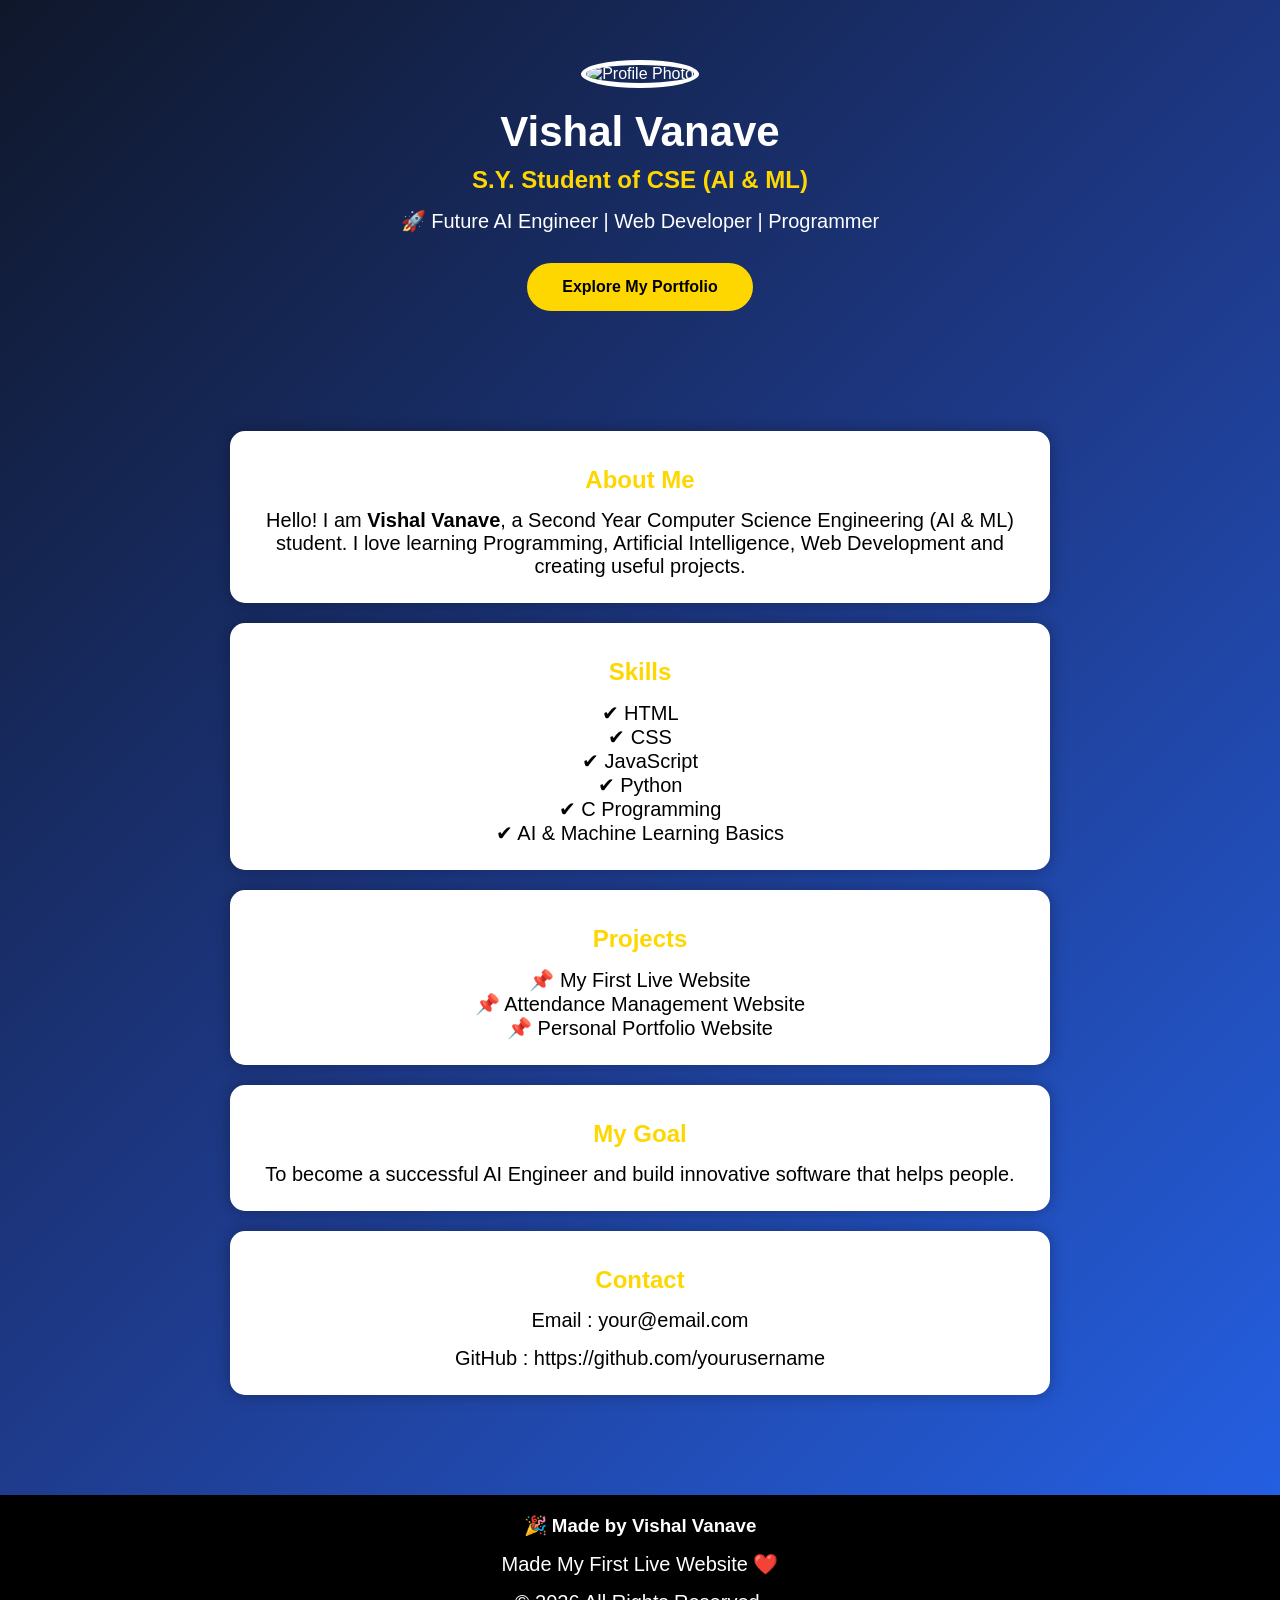
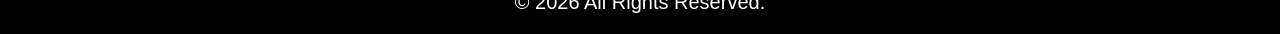
==== index.html @ 6f8da95c "Add files via upload" ====
<!DOCTYPE html>
<html lang="en">
<head>
<meta charset="UTF-8">
<meta name="viewport" content="width=device-width, initial-scale=1.0">
<title>Vishal Vanave | Portfolio</title>

<style>
*{
    margin:0;
    padding:0;
    box-sizing:border-box;
    font-family:Arial,sans-serif;
}

body{
    background:linear-gradient(135deg,#0f172a,#1e3a8a,#2563eb);
    color:white;
    text-align:center;
}

header{
    padding:60px 20px;
}

img{
    width:170px;
    height:170px;
    border-radius:50%;
    border:5px solid white;
    object-fit:cover;
}

h1{
    margin-top:20px;
    font-size:42px;
}

h2{
    color:#FFD700;
    margin-top:10px;
}

p{
    margin-top:15px;
    font-size:20px;
}

.btn{
    display:inline-block;
    margin-top:30px;
    padding:15px 35px;
    background:#FFD700;
    color:black;
    text-decoration:none;
    border-radius:30px;
    font-weight:bold;
    transition:0.3s;
}

.btn:hover{
    background:white;
}

section{
    max-width:900px;
    margin:auto;
    padding:40px 20px;
}

.card{
    background:white;
    color:black;
    border-radius:15px;
    padding:25px;
    margin:20px;
    box-shadow:0 0 15px rgba(0,0,0,.3);
}

footer{
    margin-top:40px;
    padding:20px;
    background:black;
}
</style>

</head>
<body>

<header>

<img src="profile.jpg" alt="Profile Photo">

<h1>Vishal Vanave</h1>

<h2>S.Y. Student of CSE (AI & ML)</h2>

<p>🚀 Future AI Engineer | Web Developer | Programmer</p>

<a class="btn" href="#about">Explore My Portfolio</a>

</header>

<section id="about">

<div class="card">

<h2>About Me</h2>

<p>
Hello! I am <b>Vishal Vanave</b>, a Second Year Computer Science Engineering (AI & ML) student.
I love learning Programming, Artificial Intelligence, Web Development and creating useful projects.
</p>

</div>

<div class="card">

<h2>Skills</h2>

<p>
✔ HTML<br>
✔ CSS<br>
✔ JavaScript<br>
✔ Python<br>
✔ C Programming<br>
✔ AI & Machine Learning Basics
</p>

</div>

<div class="card">

<h2>Projects</h2>

<p>
📌 My First Live Website<br>
📌 Attendance Management Website<br>
📌 Personal Portfolio Website
</p>

</div>

<div class="card">

<h2>My Goal</h2>

<p>
To become a successful AI Engineer and build innovative software that helps people.
</p>

</div>

<div class="card">

<h2>Contact</h2>

<p>Email : your@email.com</p>

<p>GitHub : https://github.com/yourusername</p>

</div>

</section>

<footer>

<h3>🎉 Made by Vishal Vanave</h3>

<p>Made My First Live Website ❤️</p>

<p>© 2026 All Rights Reserved.</p>

</footer>

</body>
</html>
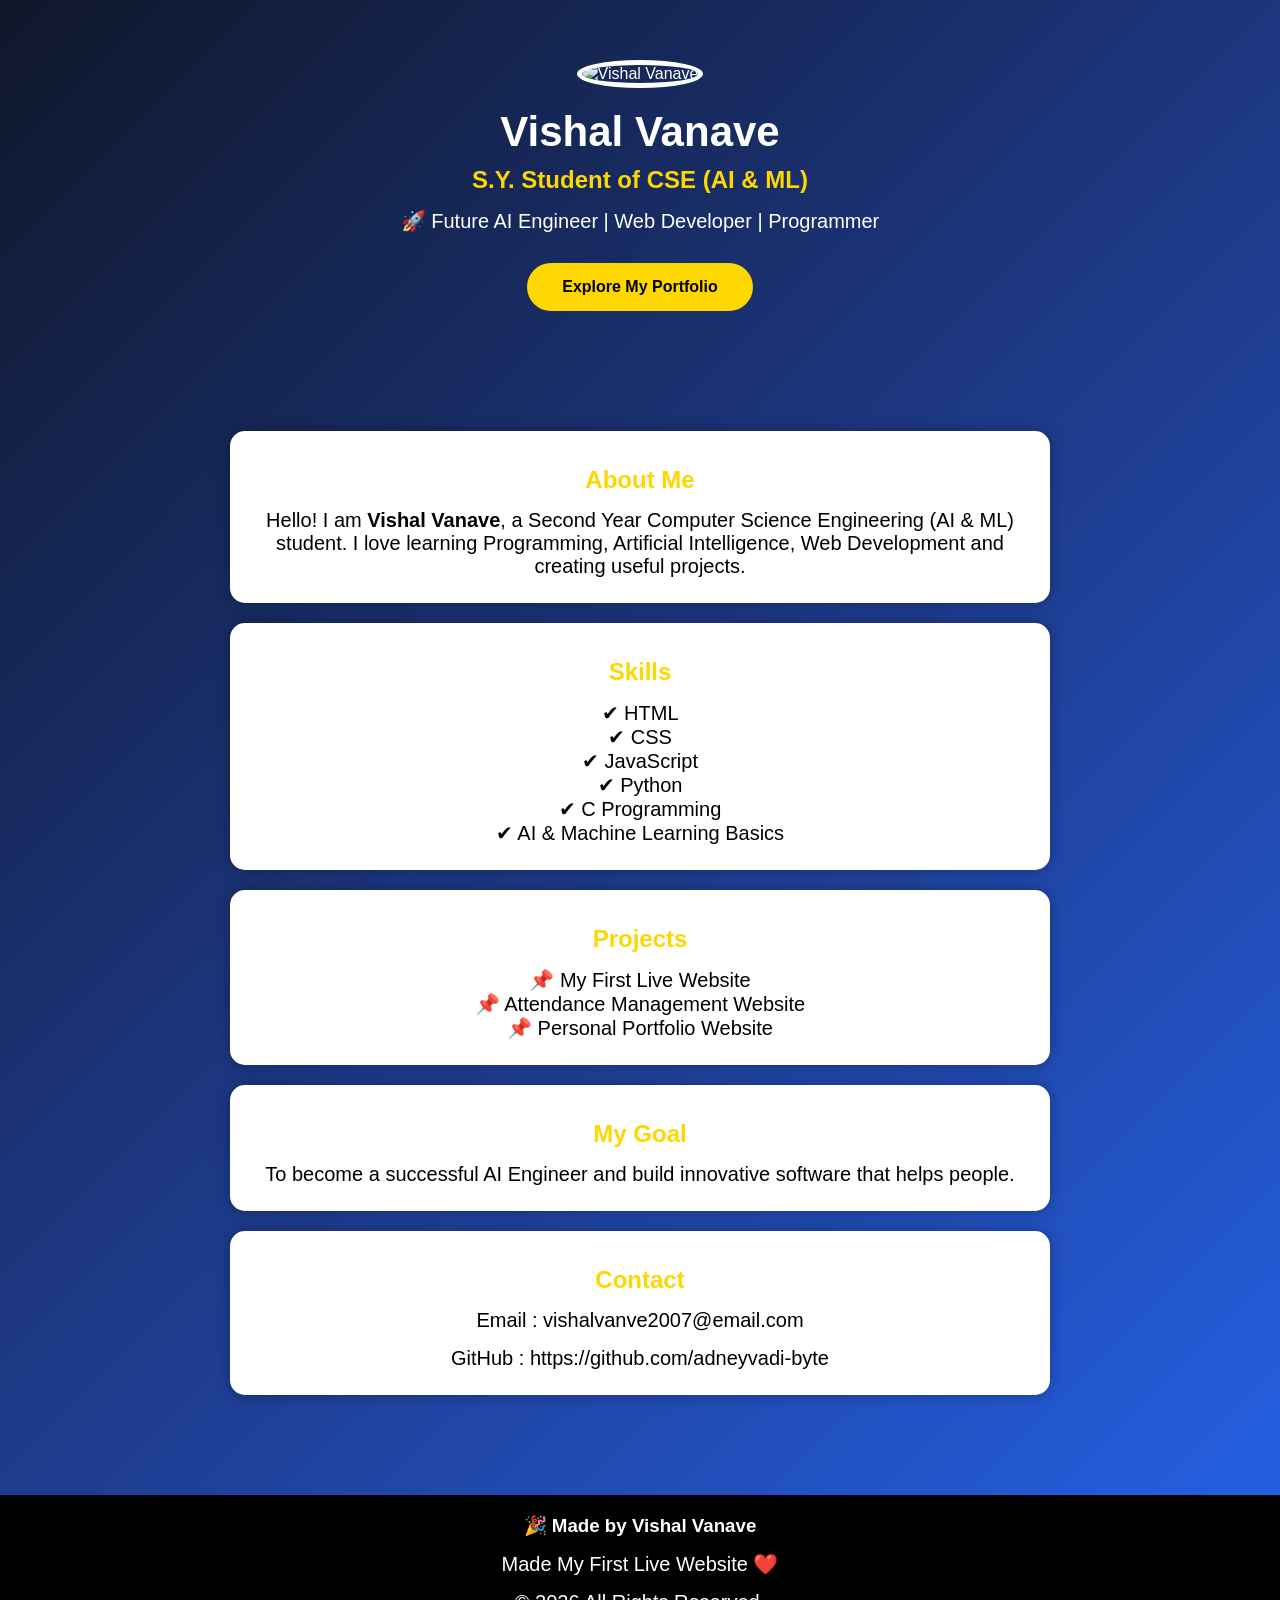
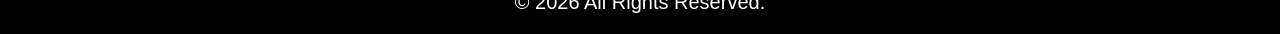
==== commit b098489b: "Update index.html" ====
--- a/index.html
+++ b/index.html
@@ -89,7 +89,7 @@
 
 <header>
 
-<img src="profile.jpg" alt="Profile Photo">
+<img src="myphoto.jpg" alt="Vishal Vanave">
 
 <h1>Vishal Vanave</h1>
 
@@ -155,9 +155,9 @@
 
 <h2>Contact</h2>
 
-<p>Email : your@email.com</p>
+<p>Email : vishalvanve2007@email.com</p>
 
-<p>GitHub : https://github.com/yourusername</p>
+<p>GitHub : https://github.com/adneyvadi-byte</p>
 
 </div>
 
@@ -174,4 +174,4 @@
 </footer>
 
 </body>
-</html>+</html>
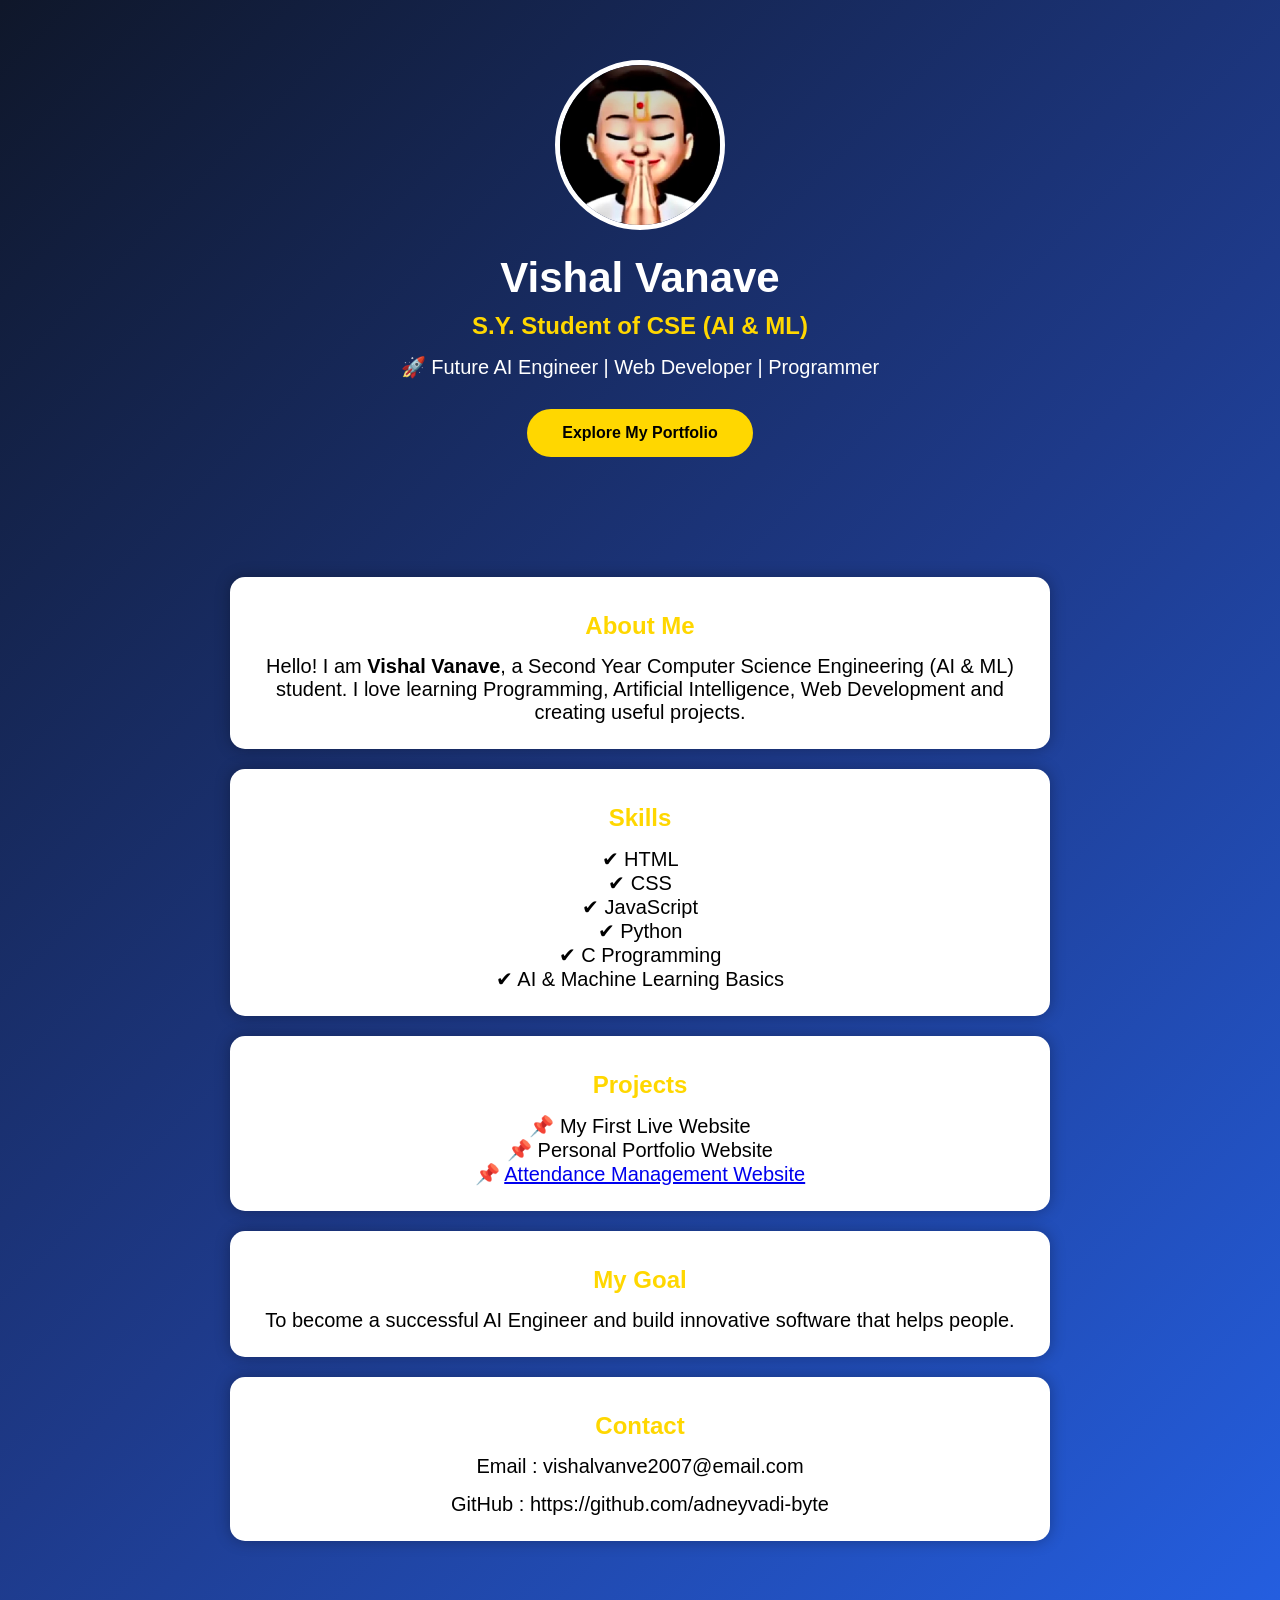
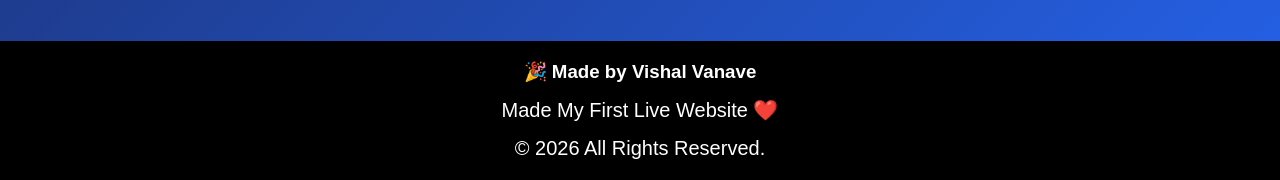
==== commit 10929b97: "Update index.html" ====
--- a/index.html
+++ b/index.html
@@ -135,8 +135,8 @@
 
 <p>
 📌 My First Live Website<br>
-📌 Attendance Management Website<br>
-📌 Personal Portfolio Website
+📌 Personal Portfolio Website<br>
+📌 <a href="attendance/index.html">Attendance Management Website</a>
 </p>
 
 </div>
